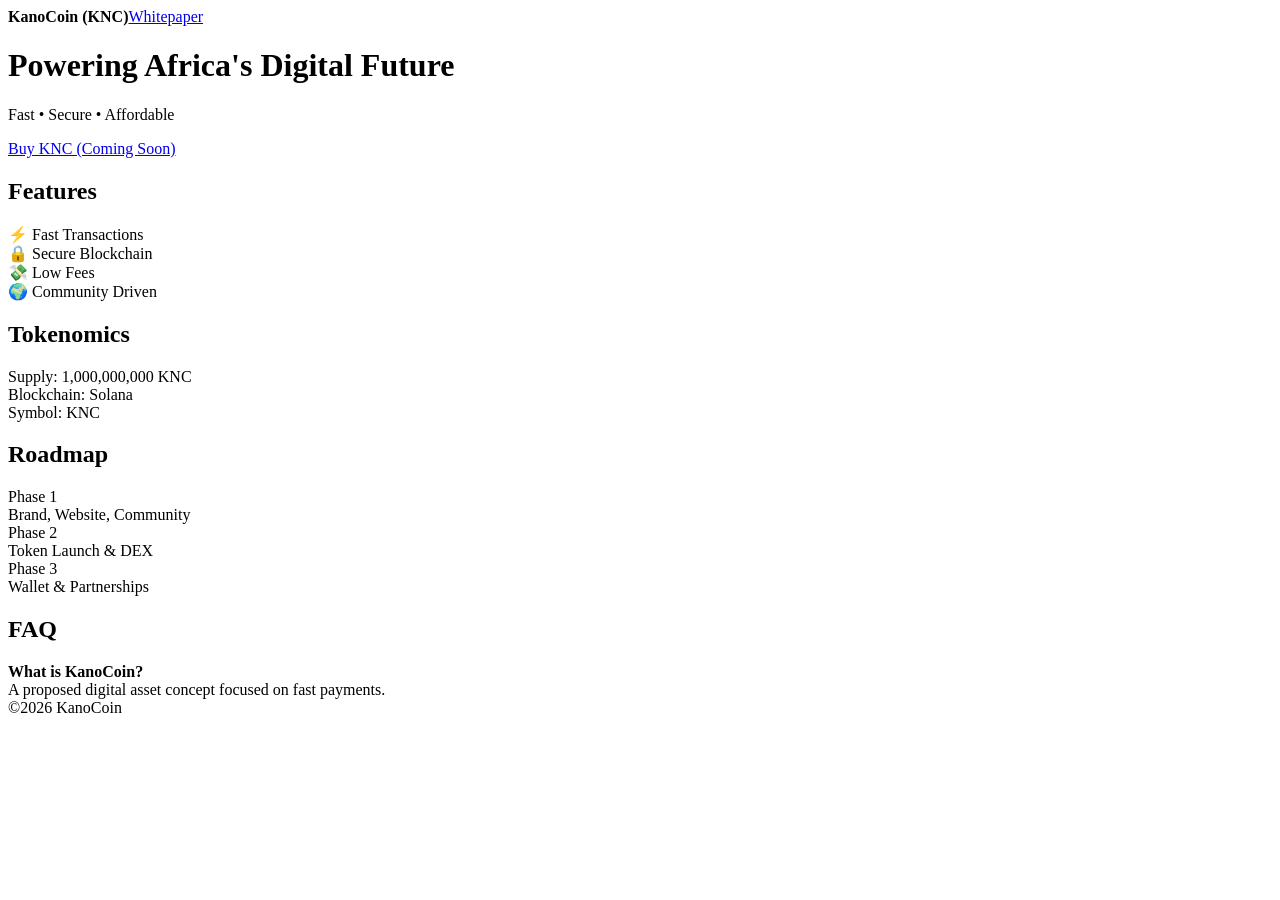
==== index.html @ 42f81d99 "Add files via upload" ====
<!doctype html><html><head><meta charset='utf-8'><meta name='viewport' content='width=device-width,initial-scale=1'><title>KanoCoin</title><link rel='stylesheet' href='assets/style.css'></head><body>
<nav><b>KanoCoin (KNC)</b><a class='btn' href='#'>Whitepaper</a></nav>
<div class='hero'><h1>Powering Africa's Digital Future</h1><p>Fast • Secure • Affordable</p><a class='btn' href='#'>Buy KNC (Coming Soon)</a></div>
<section><h2>Features</h2><div class='grid'><div class='card'>⚡ Fast Transactions</div><div class='card'>🔒 Secure Blockchain</div><div class='card'>💸 Low Fees</div><div class='card'>🌍 Community Driven</div></div></section>
<section><h2>Tokenomics</h2><div class='card'>Supply: 1,000,000,000 KNC<br>Blockchain: Solana<br>Symbol: KNC</div></section>
<section><h2>Roadmap</h2><div class='grid'><div class='card'>Phase 1<br>Brand, Website, Community</div><div class='card'>Phase 2<br>Token Launch & DEX</div><div class='card'>Phase 3<br>Wallet & Partnerships</div></div></section>
<section><h2>FAQ</h2><div class='card'><b>What is KanoCoin?</b><br>A proposed digital asset concept focused on fast payments.</div></section>
<footer>©2026 KanoCoin</footer></body></html>
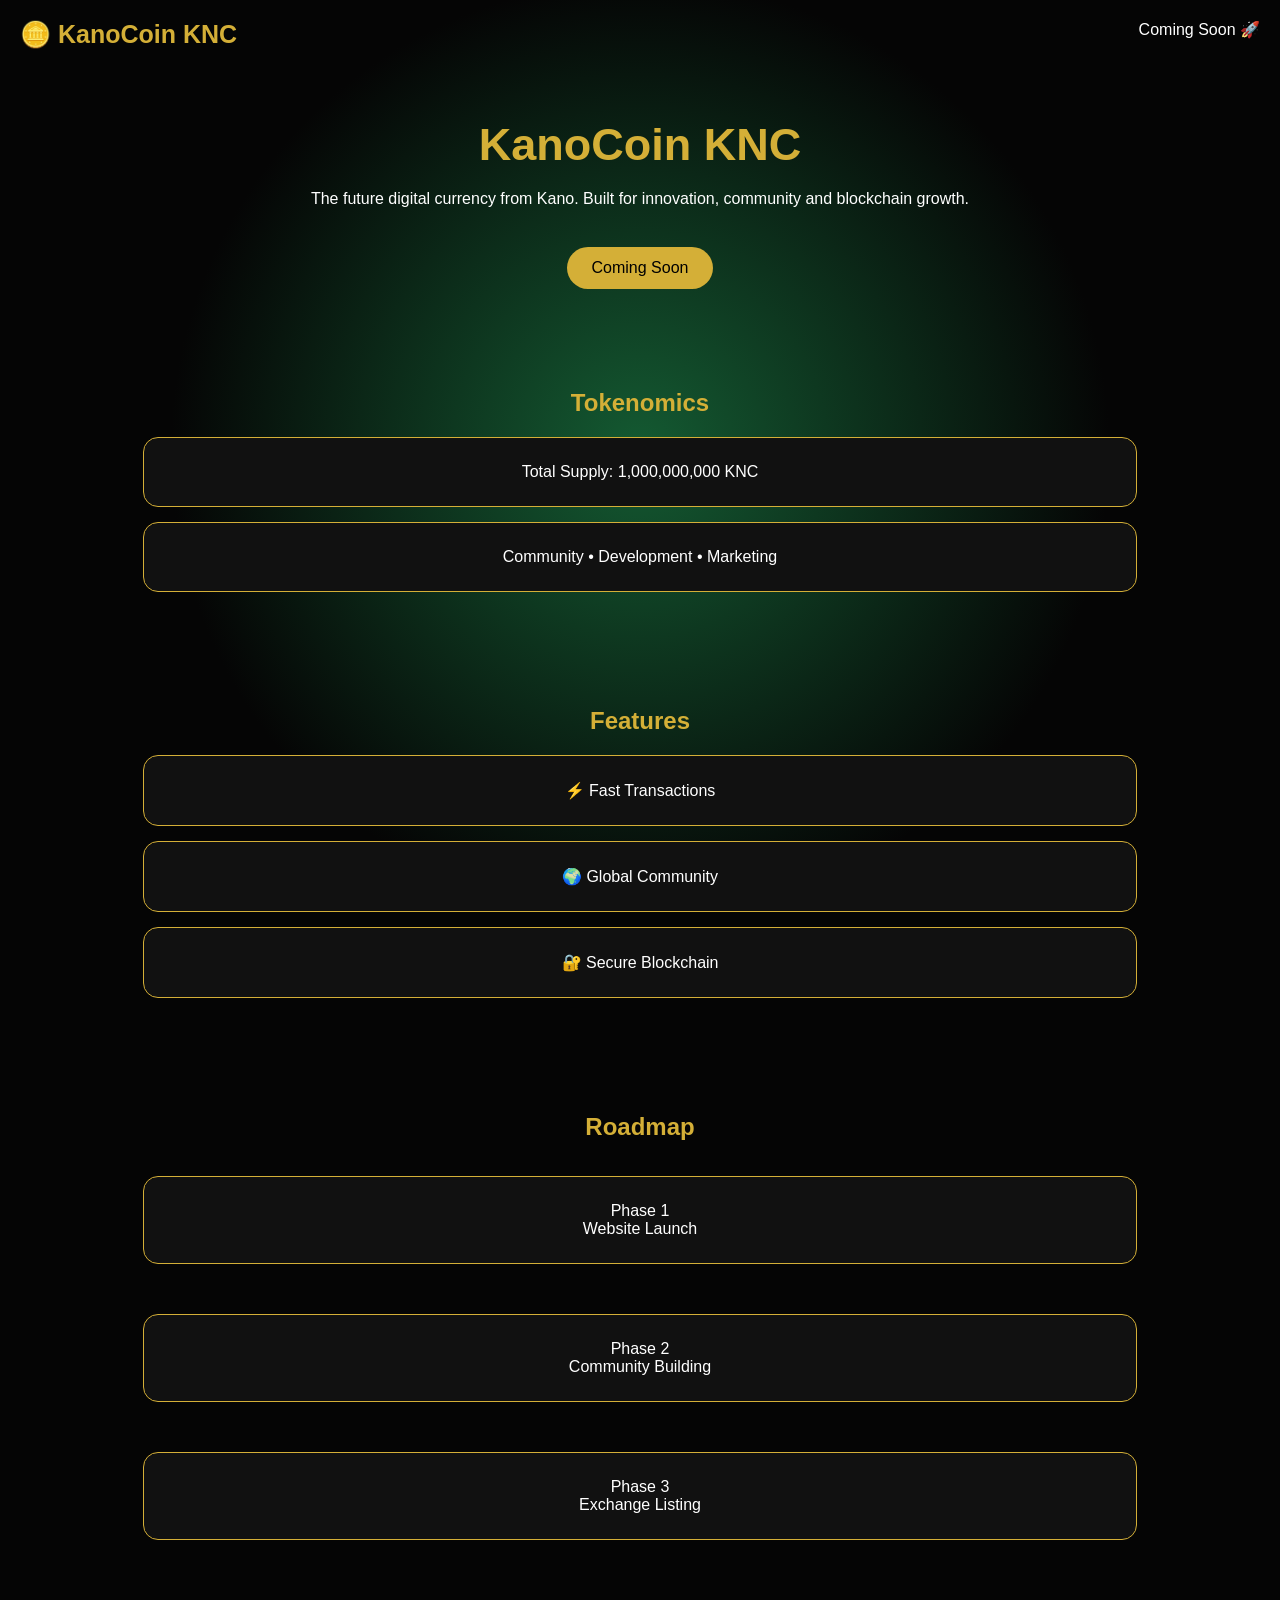
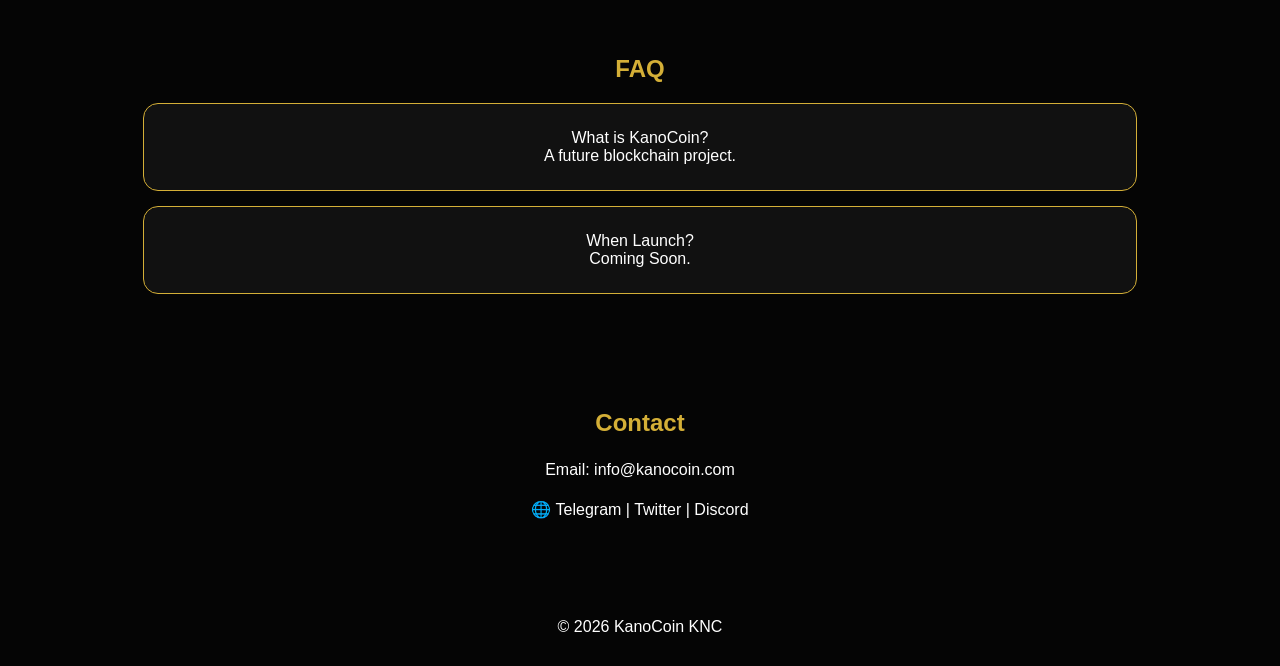
==== commit 46a6f0ac: "Create index.html" ====
--- a/index.html
+++ b/index.html
@@ -1,8 +1,224 @@
-<!doctype html><html><head><meta charset='utf-8'><meta name='viewport' content='width=device-width,initial-scale=1'><title>KanoCoin</title><link rel='stylesheet' href='assets/style.css'></head><body>
-<nav><b>KanoCoin (KNC)</b><a class='btn' href='#'>Whitepaper</a></nav>
-<div class='hero'><h1>Powering Africa's Digital Future</h1><p>Fast • Secure • Affordable</p><a class='btn' href='#'>Buy KNC (Coming Soon)</a></div>
-<section><h2>Features</h2><div class='grid'><div class='card'>⚡ Fast Transactions</div><div class='card'>🔒 Secure Blockchain</div><div class='card'>💸 Low Fees</div><div class='card'>🌍 Community Driven</div></div></section>
-<section><h2>Tokenomics</h2><div class='card'>Supply: 1,000,000,000 KNC<br>Blockchain: Solana<br>Symbol: KNC</div></section>
-<section><h2>Roadmap</h2><div class='grid'><div class='card'>Phase 1<br>Brand, Website, Community</div><div class='card'>Phase 2<br>Token Launch & DEX</div><div class='card'>Phase 3<br>Wallet & Partnerships</div></div></section>
-<section><h2>FAQ</h2><div class='card'><b>What is KanoCoin?</b><br>A proposed digital asset concept focused on fast payments.</div></section>
-<footer>©2026 KanoCoin</footer></body></html>+<!DOCTYPE html>
+<html>
+<head>
+<title>KanoCoin KNC</title>
+<meta name="viewport" content="width=device-width, initial-scale=1">
+
+<style>
+*{
+ margin:0;
+ padding:0;
+ box-sizing:border-box;
+ font-family:Arial;
+}
+
+body{
+ background:#050505;
+ color:white;
+ overflow-x:hidden;
+}
+
+.bg{
+ position:fixed;
+ width:100%;
+ height:100%;
+ background:
+ radial-gradient(circle,#145a32,#050505 60%);
+ animation:move 8s infinite alternate;
+ z-index:-1;
+}
+
+@keyframes move{
+ from{filter:hue-rotate(0deg);}
+ to{filter:hue-rotate(40deg);}
+}
+
+nav{
+ padding:20px;
+ display:flex;
+ justify-content:space-between;
+}
+
+.logo{
+ color:#d4af37;
+ font-size:25px;
+ font-weight:bold;
+}
+
+section{
+ padding:50px 10%;
+ text-align:center;
+}
+
+h1{
+ font-size:45px;
+ color:#d4af37;
+}
+
+h2{
+ color:#d4af37;
+ margin-bottom:20px;
+}
+
+p{
+ margin:15px;
+ line-height:1.6;
+}
+
+.btn{
+ background:#d4af37;
+ color:black;
+ padding:12px 25px;
+ border-radius:30px;
+ display:inline-block;
+ margin-top:20px;
+}
+
+.card{
+ background:#111;
+ border:1px solid #d4af37;
+ padding:25px;
+ margin:15px;
+ border-radius:15px;
+}
+
+.timeline{
+ display:grid;
+ gap:20px;
+}
+
+footer{
+ padding:30px;
+ text-align:center;
+}
+
+@media(max-width:600px){
+ h1{
+  font-size:32px;
+ }
+}
+</style>
+
+</head>
+
+<body>
+
+<div class="bg"></div>
+
+<nav>
+<div class="logo">🪙 KanoCoin KNC</div>
+<div>Coming Soon 🚀</div>
+</nav>
+
+
+<section>
+<h1>KanoCoin KNC</h1>
+
+<p>
+The future digital currency from Kano.
+Built for innovation, community and blockchain growth.
+</p>
+
+<div class="btn">
+Coming Soon
+</div>
+
+</section>
+
+
+<section>
+<h2>Tokenomics</h2>
+
+<div class="card">
+Total Supply: 1,000,000,000 KNC
+</div>
+
+<div class="card">
+Community • Development • Marketing
+</div>
+
+</section>
+
+
+<section>
+<h2>Features</h2>
+
+<div class="card">
+⚡ Fast Transactions
+</div>
+
+<div class="card">
+🌍 Global Community
+</div>
+
+<div class="card">
+🔐 Secure Blockchain
+</div>
+
+</section>
+
+
+<section>
+<h2>Roadmap</h2>
+
+<div class="timeline">
+
+<div class="card">
+Phase 1<br>
+Website Launch
+</div>
+
+<div class="card">
+Phase 2<br>
+Community Building
+</div>
+
+<div class="card">
+Phase 3<br>
+Exchange Listing
+</div>
+
+</div>
+
+</section>
+
+
+<section>
+<h2>FAQ</h2>
+
+<div class="card">
+What is KanoCoin?
+<br>
+A future blockchain project.
+</div>
+
+<div class="card">
+When Launch?
+<br>
+Coming Soon.
+</div>
+
+</section>
+
+
+<section>
+<h2>Contact</h2>
+
+<p>
+Email: info@kanocoin.com
+</p>
+
+<p>
+🌐 Telegram | Twitter | Discord
+</p>
+
+</section>
+
+
+<footer>
+© 2026 KanoCoin KNC
+</footer>
+
+
+</body>
+</html>
